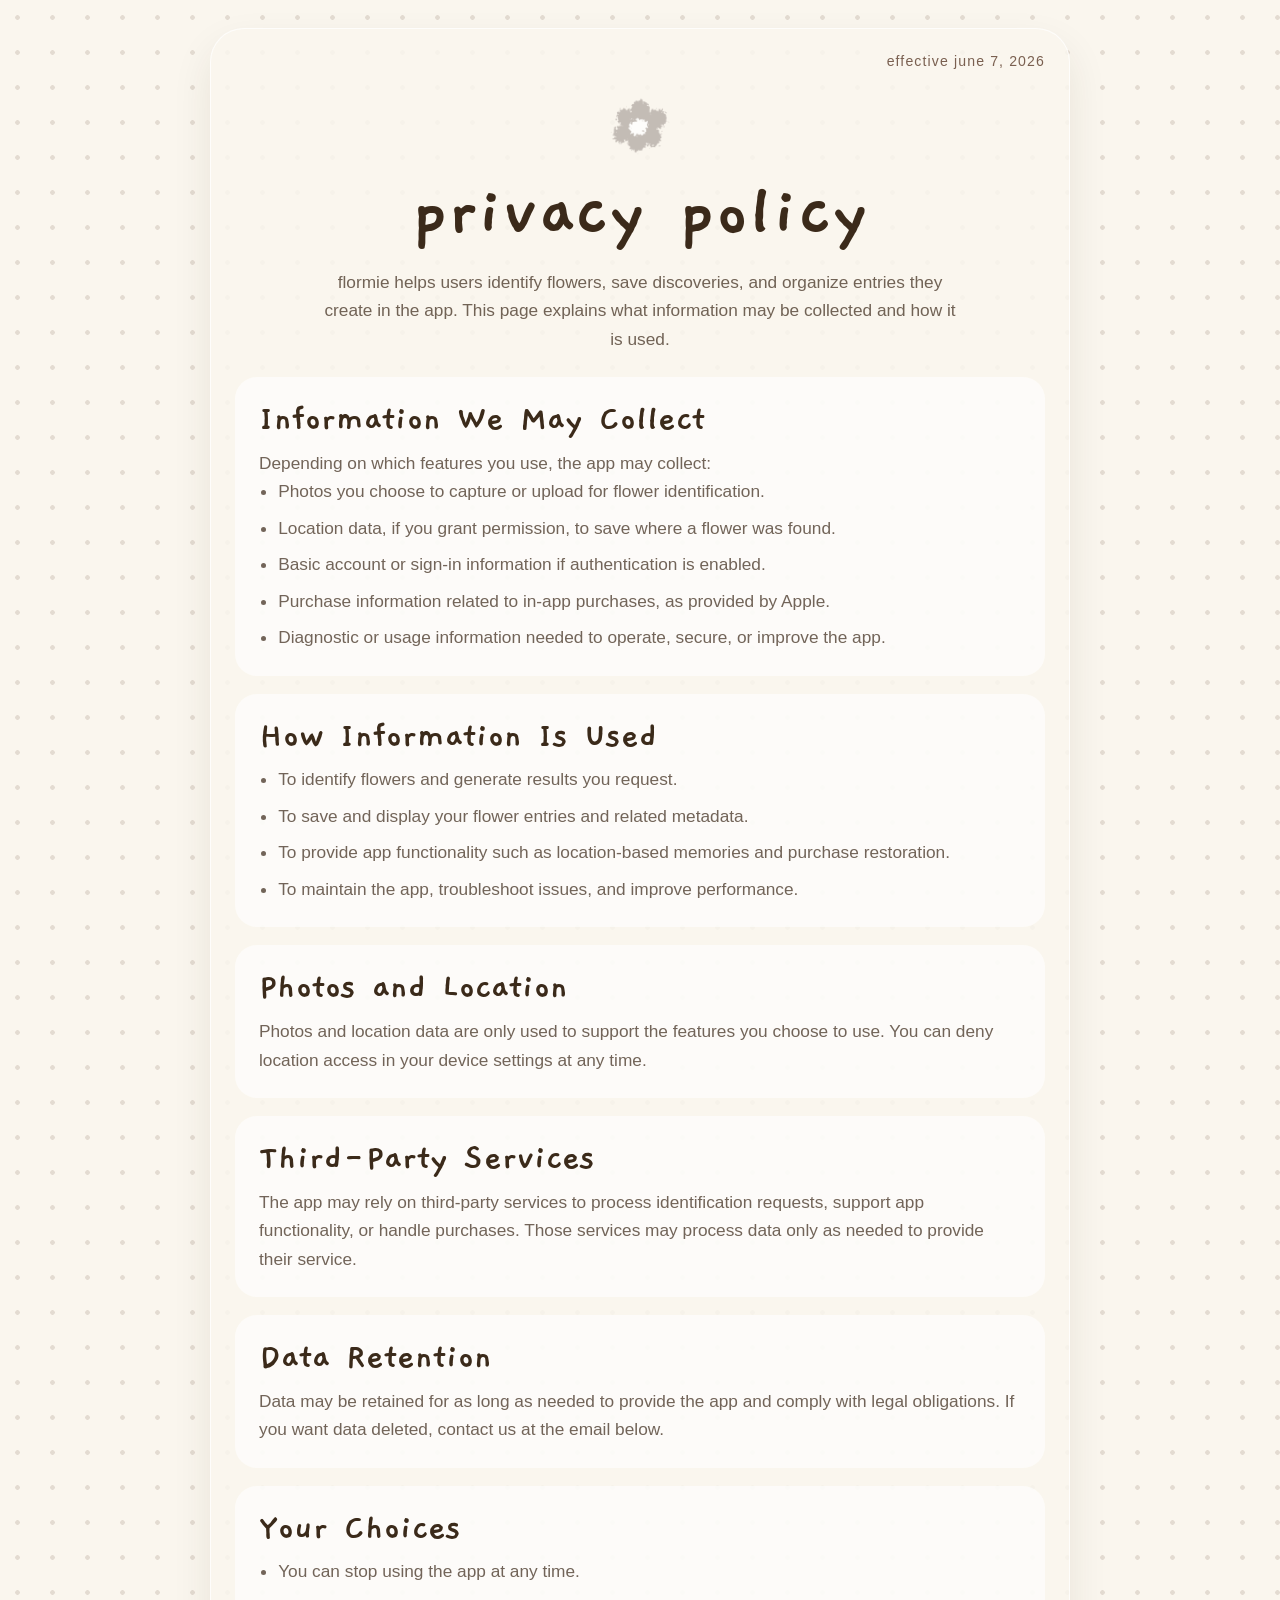
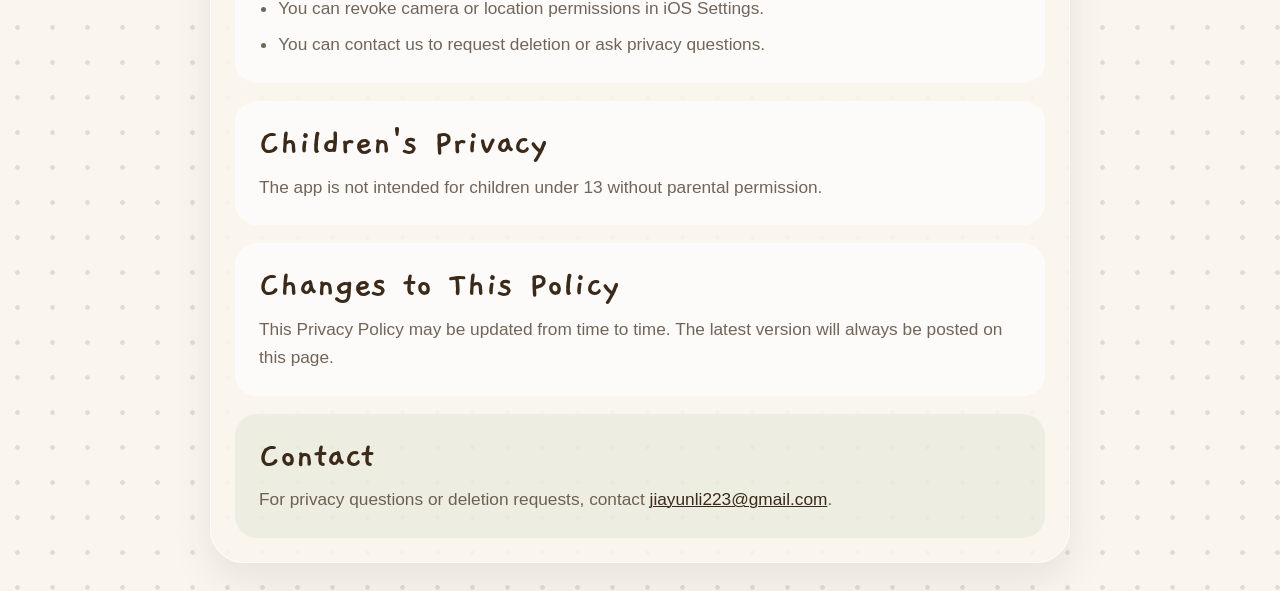
==== privacy.html @ 45d88f41 "Set up flormie GitHub Pages site" ====
<!doctype html>
<html lang="en">
<head>
  <meta charset="utf-8">
  <meta name="viewport" content="width=device-width, initial-scale=1">
  <title>flormie Privacy Policy</title>
  <meta name="description" content="Privacy Policy for flormie.">
  <link rel="stylesheet" href="styles.css">
</head>
<body>
  <main class="page-shell">
    <article class="sheet content-sheet">
      <div class="content-topbar">
        <span aria-hidden="true"></span>
        <p class="micro-label">effective june 7, 2026</p>
      </div>

      <header class="content-header">
        <img class="flower-mark" src="assets/images/flowerbrown.png" alt="flormie flower icon">
        <h1>privacy policy</h1>
        <p>
          flormie helps users identify flowers, save discoveries, and organize entries they create in the app.
          This page explains what information may be collected and how it is used.
        </p>
      </header>

      <section class="content-block">
        <h2>Information We May Collect</h2>
        <p>Depending on which features you use, the app may collect:</p>
        <ul>
          <li>Photos you choose to capture or upload for flower identification.</li>
          <li>Location data, if you grant permission, to save where a flower was found.</li>
          <li>Basic account or sign-in information if authentication is enabled.</li>
          <li>Purchase information related to in-app purchases, as provided by Apple.</li>
          <li>Diagnostic or usage information needed to operate, secure, or improve the app.</li>
        </ul>
      </section>

      <section class="content-block">
        <h2>How Information Is Used</h2>
        <ul>
          <li>To identify flowers and generate results you request.</li>
          <li>To save and display your flower entries and related metadata.</li>
          <li>To provide app functionality such as location-based memories and purchase restoration.</li>
          <li>To maintain the app, troubleshoot issues, and improve performance.</li>
        </ul>
      </section>

      <section class="content-block">
        <h2>Photos and Location</h2>
        <p>
          Photos and location data are only used to support the features you choose to use.
          You can deny location access in your device settings at any time.
        </p>
      </section>

      <section class="content-block">
        <h2>Third-Party Services</h2>
        <p>
          The app may rely on third-party services to process identification requests, support app functionality,
          or handle purchases. Those services may process data only as needed to provide their service.
        </p>
      </section>

      <section class="content-block">
        <h2>Data Retention</h2>
        <p>
          Data may be retained for as long as needed to provide the app and comply with legal obligations.
          If you want data deleted, contact us at the email below.
        </p>
      </section>

      <section class="content-block">
        <h2>Your Choices</h2>
        <ul>
          <li>You can stop using the app at any time.</li>
          <li>You can revoke camera or location permissions in iOS Settings.</li>
          <li>You can contact us to request deletion or ask privacy questions.</li>
        </ul>
      </section>

      <section class="content-block">
        <h2>Children's Privacy</h2>
        <p>The app is not intended for children under 13 without parental permission.</p>
      </section>

      <section class="content-block">
        <h2>Changes to This Policy</h2>
        <p>This Privacy Policy may be updated from time to time. The latest version will always be posted on this page.</p>
      </section>

      <section class="content-block contact-block">
        <h2>Contact</h2>
        <p>
          For privacy questions or deletion requests, contact
          <a href="mailto:jiayunli223@gmail.com">jiayunli223@gmail.com</a>.
        </p>
      </section>
    </article>
  </main>
</body>
</html>
---- styles.css ----
@font-face {
  font-family: "Gaegu";
  src: url("assets/fonts/Gaegu-Regular.ttf") format("truetype");
  font-weight: 400;
  font-style: normal;
}

@font-face {
  font-family: "Gaegu";
  src: url("assets/fonts/Gaegu-Bold.ttf") format("truetype");
  font-weight: 700;
  font-style: normal;
}

:root {
  color-scheme: light;
  --cream: #faf6ee;
  --brown: #3b2a1a;
  --sage: #8faf82;
  --blush: #e8c4b0;
  --muted-brown: #7a6050;
  --dot: rgba(122, 96, 80, 0.18);
  --shadow: 0 18px 40px rgba(59, 42, 26, 0.09);
}

* {
  box-sizing: border-box;
}

html {
  background: #d8d2cc;
}

body {
  margin: 0;
  min-height: 100vh;
  color: var(--brown);
  font-family: -apple-system, BlinkMacSystemFont, "Segoe UI", sans-serif;
  background: #d8d2cc;
}

a {
  color: inherit;
}

.page-shell {
  min-height: 100vh;
  padding: 28px;
  background:
    radial-gradient(circle, var(--dot) 2.2px, transparent 2.3px) 0 0 / 35px 35px,
    var(--cream);
}

.home-shell {
  display: grid;
  place-items: center;
}

.sheet {
  width: min(100%, 920px);
  margin: 0 auto;
  background: rgba(250, 246, 238, 0.86);
  border-radius: 34px;
  box-shadow: var(--shadow);
  border: 1px solid rgba(255, 255, 255, 0.75);
}

.home-sheet {
  min-height: min(880px, calc(100vh - 56px));
  max-width: 760px;
  padding: 30px 28px 40px;
  display: flex;
  flex-direction: column;
  align-items: center;
  text-align: center;
}

.home-topbar,
.content-topbar {
  width: 100%;
  display: flex;
  align-items: center;
  justify-content: space-between;
  gap: 16px;
}

.micro-label {
  margin: 0;
  color: var(--muted-brown);
  font-size: 0.88rem;
  letter-spacing: 0.08em;
  text-transform: lowercase;
}

.mini-link {
  text-decoration: none;
  color: var(--muted-brown);
  font-size: 0.95rem;
}

.hero-mark {
  margin-top: 90px;
}

.hero-mark img,
.flower-mark {
  width: 62px;
  height: 62px;
  object-fit: contain;
  opacity: 0.78;
}

.hero-copy {
  margin-top: 28px;
  max-width: 520px;
}

.hero-copy h1,
.content-header h1 {
  margin: 0;
  font-family: "Gaegu", sans-serif;
  font-weight: 700;
  font-size: clamp(3rem, 8vw, 4.8rem);
  line-height: 0.92;
  letter-spacing: 0.01em;
}

.hero-copy p,
.content-header p,
.content-block p,
.content-block li,
.footer-note {
  font-size: clamp(1rem, 2vw, 1.08rem);
  line-height: 1.65;
  color: rgba(59, 42, 26, 0.72);
}

.hero-copy p {
  margin: 28px auto 0;
  max-width: 460px;
}

.stack-actions {
  width: min(100%, 460px);
  margin-top: auto;
  padding-top: 56px;
  display: flex;
  flex-direction: column;
  align-items: center;
  gap: 20px;
}

.pill-button {
  width: 100%;
  padding: 18px 24px;
  border-radius: 999px;
  background: var(--brown);
  color: var(--cream);
  text-decoration: none;
  font-size: 1rem;
  font-weight: 600;
  box-shadow: 0 10px 22px rgba(59, 42, 26, 0.16);
}

.pill-button:hover,
.pill-button:focus-visible {
  background: #2f2115;
}

.text-action {
  text-decoration: none;
  color: rgba(59, 42, 26, 0.66);
  font-size: 1rem;
  font-weight: 600;
}

.footer-note {
  margin: 34px 0 0;
  max-width: 480px;
}

.footer-note a,
.content-block a,
.content-header a {
  color: var(--brown);
  text-decoration-thickness: 1px;
}

.content-sheet {
  max-width: 860px;
  padding: 24px;
}

.content-header {
  padding: 18px 10px 6px;
  text-align: center;
}

.content-header .flower-mark {
  display: block;
  margin: 8px auto 20px;
}

.content-header p {
  max-width: 640px;
  margin: 20px auto 0;
}

.content-block {
  margin-top: 18px;
  padding: 24px;
  background: rgba(255, 255, 255, 0.64);
  border-radius: 22px;
}

.content-block h2 {
  margin: 0 0 10px;
  font-family: "Gaegu", sans-serif;
  font-weight: 700;
  font-size: clamp(1.8rem, 4vw, 2.4rem);
  line-height: 0.98;
}

.content-block p,
.content-block ul {
  margin: 0;
}

.content-block ul {
  padding-left: 1.2rem;
}

.content-block li + li {
  margin-top: 0.5rem;
}

.contact-block {
  background: rgba(143, 175, 130, 0.12);
}

@media (max-width: 700px) {
  .page-shell {
    padding: 14px;
  }

  .sheet {
    border-radius: 28px;
  }

  .home-sheet {
    min-height: calc(100vh - 28px);
    padding: 22px 20px 32px;
  }

  .hero-mark {
    margin-top: 72px;
  }

  .content-sheet {
    padding: 18px;
  }

  .content-topbar,
  .home-topbar {
    align-items: flex-start;
    flex-direction: column;
    gap: 6px;
  }

  .content-block {
    padding: 20px;
    border-radius: 18px;
  }
}
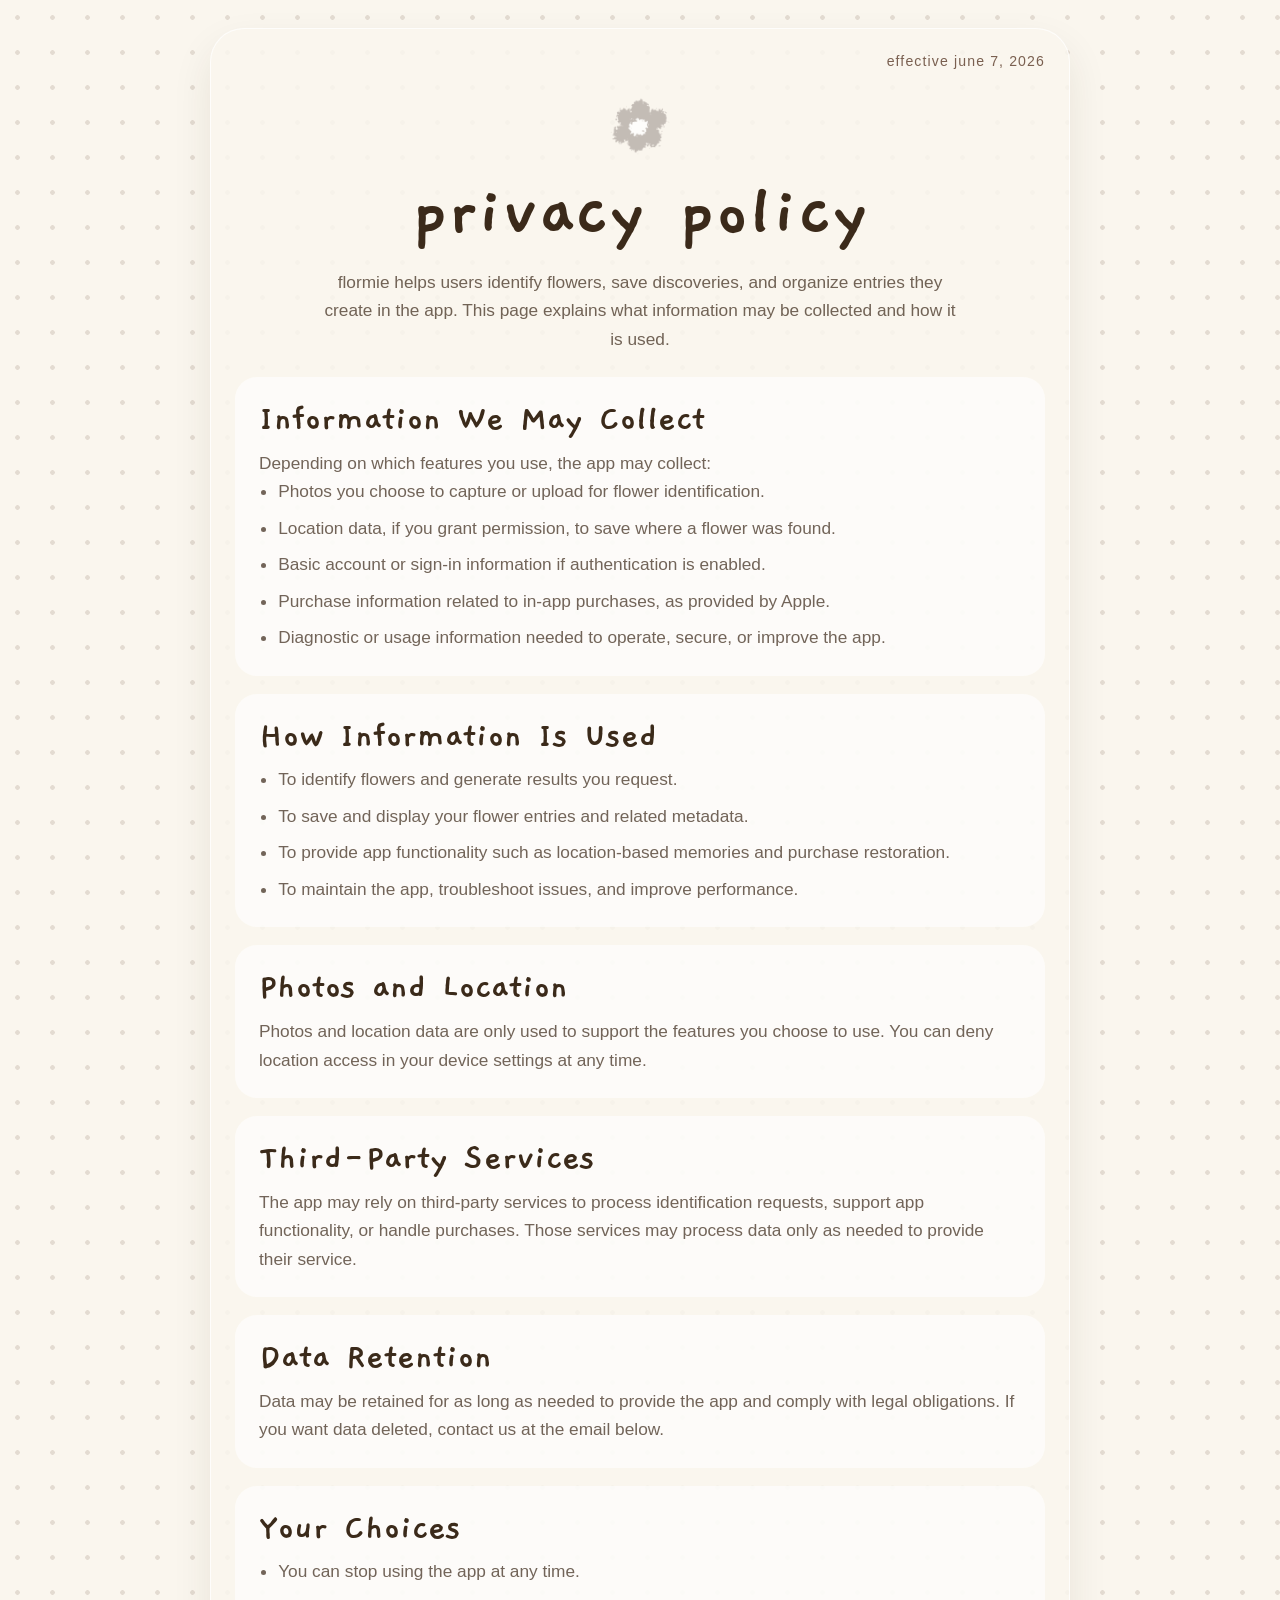
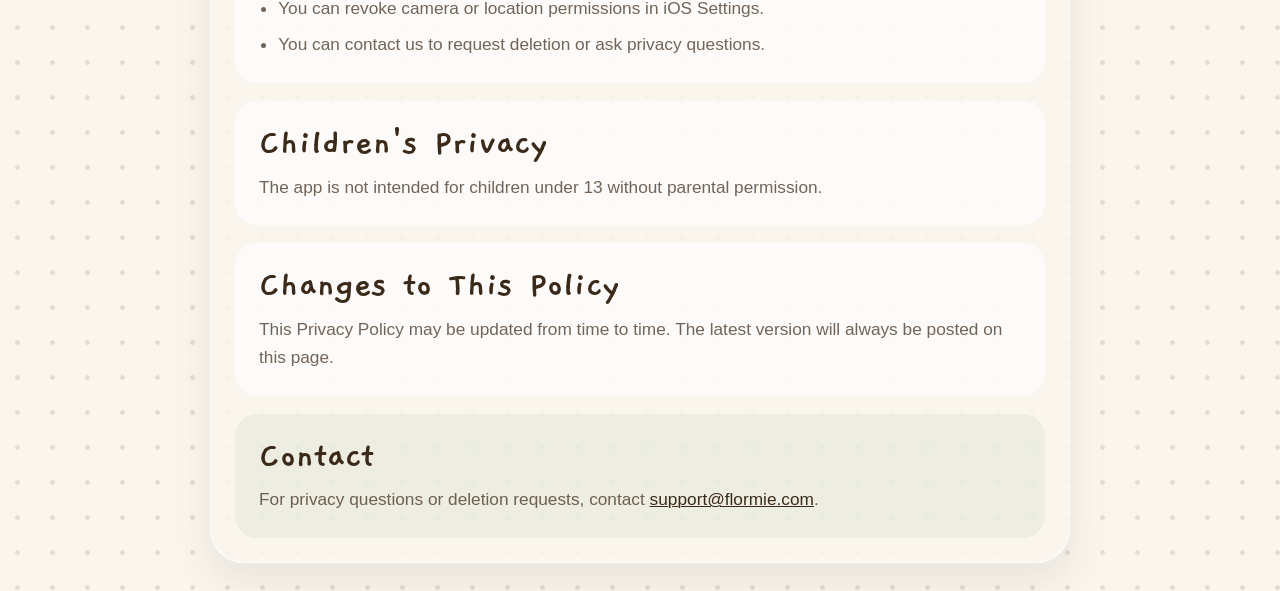
==== commit 261a17aa: "update support email" ====
--- a/privacy.html
+++ b/privacy.html
@@ -93,7 +93,7 @@
         <h2>Contact</h2>
         <p>
           For privacy questions or deletion requests, contact
-          <a href="mailto:jiayunli223@gmail.com">jiayunli223@gmail.com</a>.
+          <a href="mailto:support@flormie.com">support@flormie.com</a>.
         </p>
       </section>
     </article>
